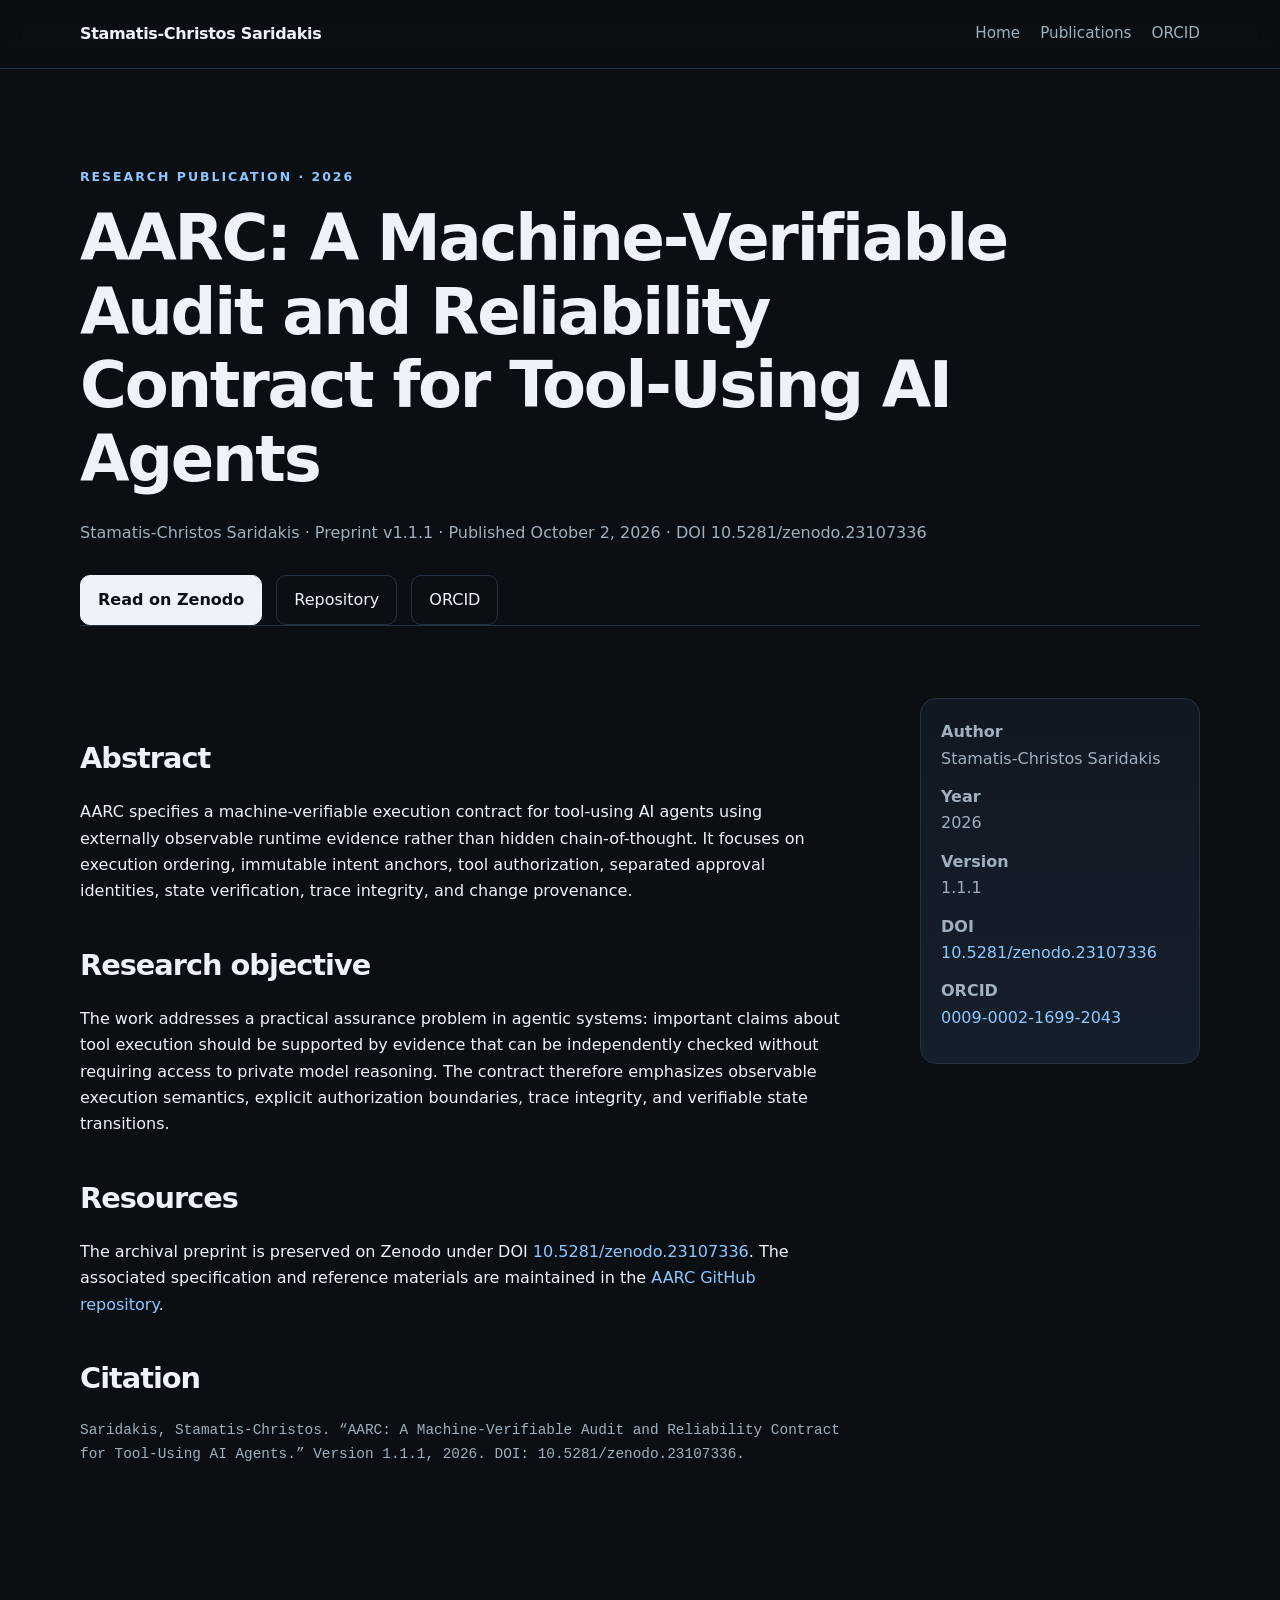
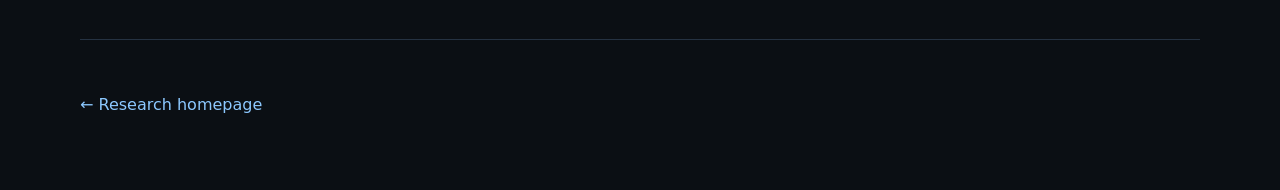
==== publications/aarc/index.html @ af2fb789 "Add AARC publication page" ====
<!doctype html>
<html lang="en">
<head>
  <meta charset="utf-8">
  <meta name="viewport" content="width=device-width, initial-scale=1">
  <title>AARC: A Machine-Verifiable Audit and Reliability Contract for Tool-Using AI Agents | Stamatis-Christos Saridakis</title>
  <meta name="description" content="AARC specifies a machine-verifiable execution contract for tool-using AI agents using externally observable runtime evidence rather than hidden chain-of-thought.">
  <meta name="author" content="Stamatis-Christos Saridakis">
  <link rel="canonical" href="https://saridakisstamatischristos.github.io/publications/aarc/">
  <link rel="stylesheet" href="/style.css">

  <meta name="citation_title" content="AARC: A Machine-Verifiable Audit and Reliability Contract for Tool-Using AI Agents">
  <meta name="citation_author" content="Stamatis-Christos Saridakis">
  <meta name="citation_publication_date" content="2026/10/02">
  <meta name="citation_online_date" content="2026/10/02">
  <meta name="citation_doi" content="10.5281/zenodo.23107336">
  <meta name="citation_technical_report_number" content="v1.1.1">
  <meta name="citation_abstract_html_url" content="https://saridakisstamatischristos.github.io/publications/aarc/">

  <meta property="og:title" content="AARC: A Machine-Verifiable Audit and Reliability Contract for Tool-Using AI Agents">
  <meta property="og:type" content="article">
  <meta property="og:url" content="https://saridakisstamatischristos.github.io/publications/aarc/">
  <meta property="article:published_time" content="2026-10-02">

  <script type="application/ld+json">
  {
    "@context": "https://schema.org",
    "@type": "ScholarlyArticle",
    "headline": "AARC: A Machine-Verifiable Audit and Reliability Contract for Tool-Using AI Agents",
    "datePublished": "2026-10-02",
    "version": "1.1.1",
    "identifier": "https://doi.org/10.5281/zenodo.23107336",
    "url": "https://saridakisstamatischristos.github.io/publications/aarc/",
    "author": {
      "@type": "Person",
      "name": "Stamatis-Christos Saridakis",
      "sameAs": "https://orcid.org/0009-0002-1699-2043"
    },
    "sameAs": [
      "https://doi.org/10.5281/zenodo.23107336",
      "https://github.com/SaridakisStamatisChristos/Agentic-Audit-Reliability-Contract-AARC-"
    ],
    "description": "A machine-verifiable execution contract for tool-using AI agents based on externally observable runtime evidence."
  }
  </script>
</head>
<body>
  <header class="site-header">
    <div class="wrap nav">
      <a class="brand" href="/">Stamatis-Christos Saridakis</a>
      <nav aria-label="Primary"><a href="/">Home</a><a href="/#research">Publications</a><a href="https://orcid.org/0009-0002-1699-2043">ORCID</a></nav>
    </div>
  </header>

  <main class="wrap paper-shell">
    <p class="eyebrow">Research publication · 2026</p>
    <h1 class="paper-title">AARC: A Machine-Verifiable Audit and Reliability Contract for Tool-Using AI Agents</h1>
    <p class="paper-meta">Stamatis-Christos Saridakis · Preprint v1.1.1 · Published October 2, 2026 · DOI 10.5281/zenodo.23107336</p>

    <div class="actions">
      <a class="button primary" href="https://doi.org/10.5281/zenodo.23107336">Read on Zenodo</a>
      <a class="button" href="https://github.com/SaridakisStamatisChristos/Agentic-Audit-Reliability-Contract-AARC-">Repository</a>
      <a class="button" href="https://orcid.org/0009-0002-1699-2043">ORCID</a>
    </div>

    <div class="paper-layout section">
      <article class="paper-body">
        <h2>Abstract</h2>
        <p>AARC specifies a machine-verifiable execution contract for tool-using AI agents using externally observable runtime evidence rather than hidden chain-of-thought. It focuses on execution ordering, immutable intent anchors, tool authorization, separated approval identities, state verification, trace integrity, and change provenance.</p>

        <h2>Research objective</h2>
        <p>The work addresses a practical assurance problem in agentic systems: important claims about tool execution should be supported by evidence that can be independently checked without requiring access to private model reasoning. The contract therefore emphasizes observable execution semantics, explicit authorization boundaries, trace integrity, and verifiable state transitions.</p>

        <h2>Resources</h2>
        <p>The archival preprint is preserved on Zenodo under DOI <a href="https://doi.org/10.5281/zenodo.23107336">10.5281/zenodo.23107336</a>. The associated specification and reference materials are maintained in the <a href="https://github.com/SaridakisStamatisChristos/Agentic-Audit-Reliability-Contract-AARC-">AARC GitHub repository</a>.</p>

        <h2>Citation</h2>
        <p class="citation">Saridakis, Stamatis-Christos. “AARC: A Machine-Verifiable Audit and Reliability Contract for Tool-Using AI Agents.” Version 1.1.1, 2026. DOI: 10.5281/zenodo.23107336.</p>
      </article>

      <aside class="paper-side">
        <div class="card">
          <p><strong>Author</strong><br>Stamatis-Christos Saridakis</p>
          <p><strong>Year</strong><br>2026</p>
          <p><strong>Version</strong><br>1.1.1</p>
          <p><strong>DOI</strong><br><a href="https://doi.org/10.5281/zenodo.23107336">10.5281/zenodo.23107336</a></p>
          <p><strong>ORCID</strong><br><a href="https://orcid.org/0009-0002-1699-2043">0009-0002-1699-2043</a></p>
        </div>
      </aside>
    </div>
  </main>

  <footer class="wrap footer"><p><a href="/">← Research homepage</a></p></footer>
</body>
</html>
---- style.css ----
:root {
  --bg: #0b0f14;
  --panel: #111821;
  --panel-2: #151f2b;
  --text: #edf3f8;
  --muted: #9fb0bf;
  --line: #253242;
  --accent: #8cc8ff;
  --accent-2: #b7ddff;
  --max: 1120px;
}

* { box-sizing: border-box; }
html { scroll-behavior: smooth; }
body {
  margin: 0;
  background: var(--bg);
  color: var(--text);
  font-family: Inter, ui-sans-serif, system-ui, -apple-system, BlinkMacSystemFont, "Segoe UI", sans-serif;
  line-height: 1.65;
}
a { color: var(--accent); text-decoration: none; }
a:hover { color: var(--accent-2); }
.wrap { width: min(var(--max), calc(100% - 40px)); margin: 0 auto; }
.site-header {
  position: sticky;
  top: 0;
  z-index: 10;
  backdrop-filter: blur(14px);
  background: rgba(11, 15, 20, 0.82);
  border-bottom: 1px solid var(--line);
}
.nav { min-height: 68px; display: flex; align-items: center; justify-content: space-between; gap: 24px; }
.brand { color: var(--text); font-weight: 750; letter-spacing: -0.02em; }
nav { display: flex; gap: 20px; flex-wrap: wrap; }
nav a { color: var(--muted); font-size: 0.95rem; }
.hero { padding: 110px 0 82px; }
.eyebrow { color: var(--accent); text-transform: uppercase; letter-spacing: 0.16em; font-size: 0.78rem; font-weight: 800; margin-bottom: 14px; }
h1, h2, h3 { line-height: 1.15; letter-spacing: -0.035em; margin-top: 0; }
h1 { font-size: clamp(2.7rem, 7vw, 5.7rem); max-width: 980px; margin-bottom: 24px; }
h2 { font-size: clamp(2rem, 4vw, 3.2rem); }
h3 { font-size: 1.35rem; }
.lede { color: var(--muted); max-width: 820px; font-size: clamp(1.12rem, 2vw, 1.35rem); }
.actions, .links { display: flex; gap: 14px; flex-wrap: wrap; margin-top: 26px; }
.button { border: 1px solid var(--line); padding: 11px 17px; border-radius: 10px; color: var(--text); }
.button.primary { background: var(--text); color: var(--bg); border-color: var(--text); font-weight: 700; }
.section { padding: 72px 0; border-top: 1px solid var(--line); }
.section-heading { margin-bottom: 30px; }
.card {
  background: linear-gradient(180deg, var(--panel), var(--panel-2));
  border: 1px solid var(--line);
  border-radius: 16px;
  padding: 26px;
}
.publication + .publication { margin-top: 18px; }
.publication p, .card p, .prose, .identity p { color: var(--muted); }
.meta { color: var(--muted); font-size: 0.9rem; margin-bottom: 10px; }
.grid { display: grid; grid-template-columns: repeat(2, minmax(0, 1fr)); gap: 18px; }
.split { display: grid; grid-template-columns: 0.8fr 1.2fr; gap: 54px; align-items: start; }
.prose p:first-child { margin-top: 0; }
.identity { text-align: left; }
.footer { padding: 36px 0 56px; color: var(--muted); border-top: 1px solid var(--line); }
.paper-shell { padding: 86px 0; }
.paper-shell .paper-title { font-size: clamp(2.3rem, 5vw, 4.5rem); max-width: 980px; }
.paper-meta { color: var(--muted); margin: 16px 0 28px; }
.paper-layout { display: grid; grid-template-columns: 1fr 280px; gap: 48px; align-items: start; }
.paper-body { max-width: 760px; }
.paper-body h2 { margin-top: 44px; font-size: 1.8rem; }
.paper-side { position: sticky; top: 96px; }
.paper-side .card { padding: 20px; }
.paper-side p { margin: 0 0 12px; }
.citation { font-family: ui-monospace, SFMono-Regular, Menlo, Consolas, monospace; font-size: 0.9rem; white-space: pre-wrap; color: var(--muted); }
@media (max-width: 760px) {
  .nav { align-items: flex-start; flex-direction: column; padding: 16px 0; }
  .hero { padding-top: 70px; }
  .grid, .split, .paper-layout { grid-template-columns: 1fr; }
  .paper-side { position: static; }
}
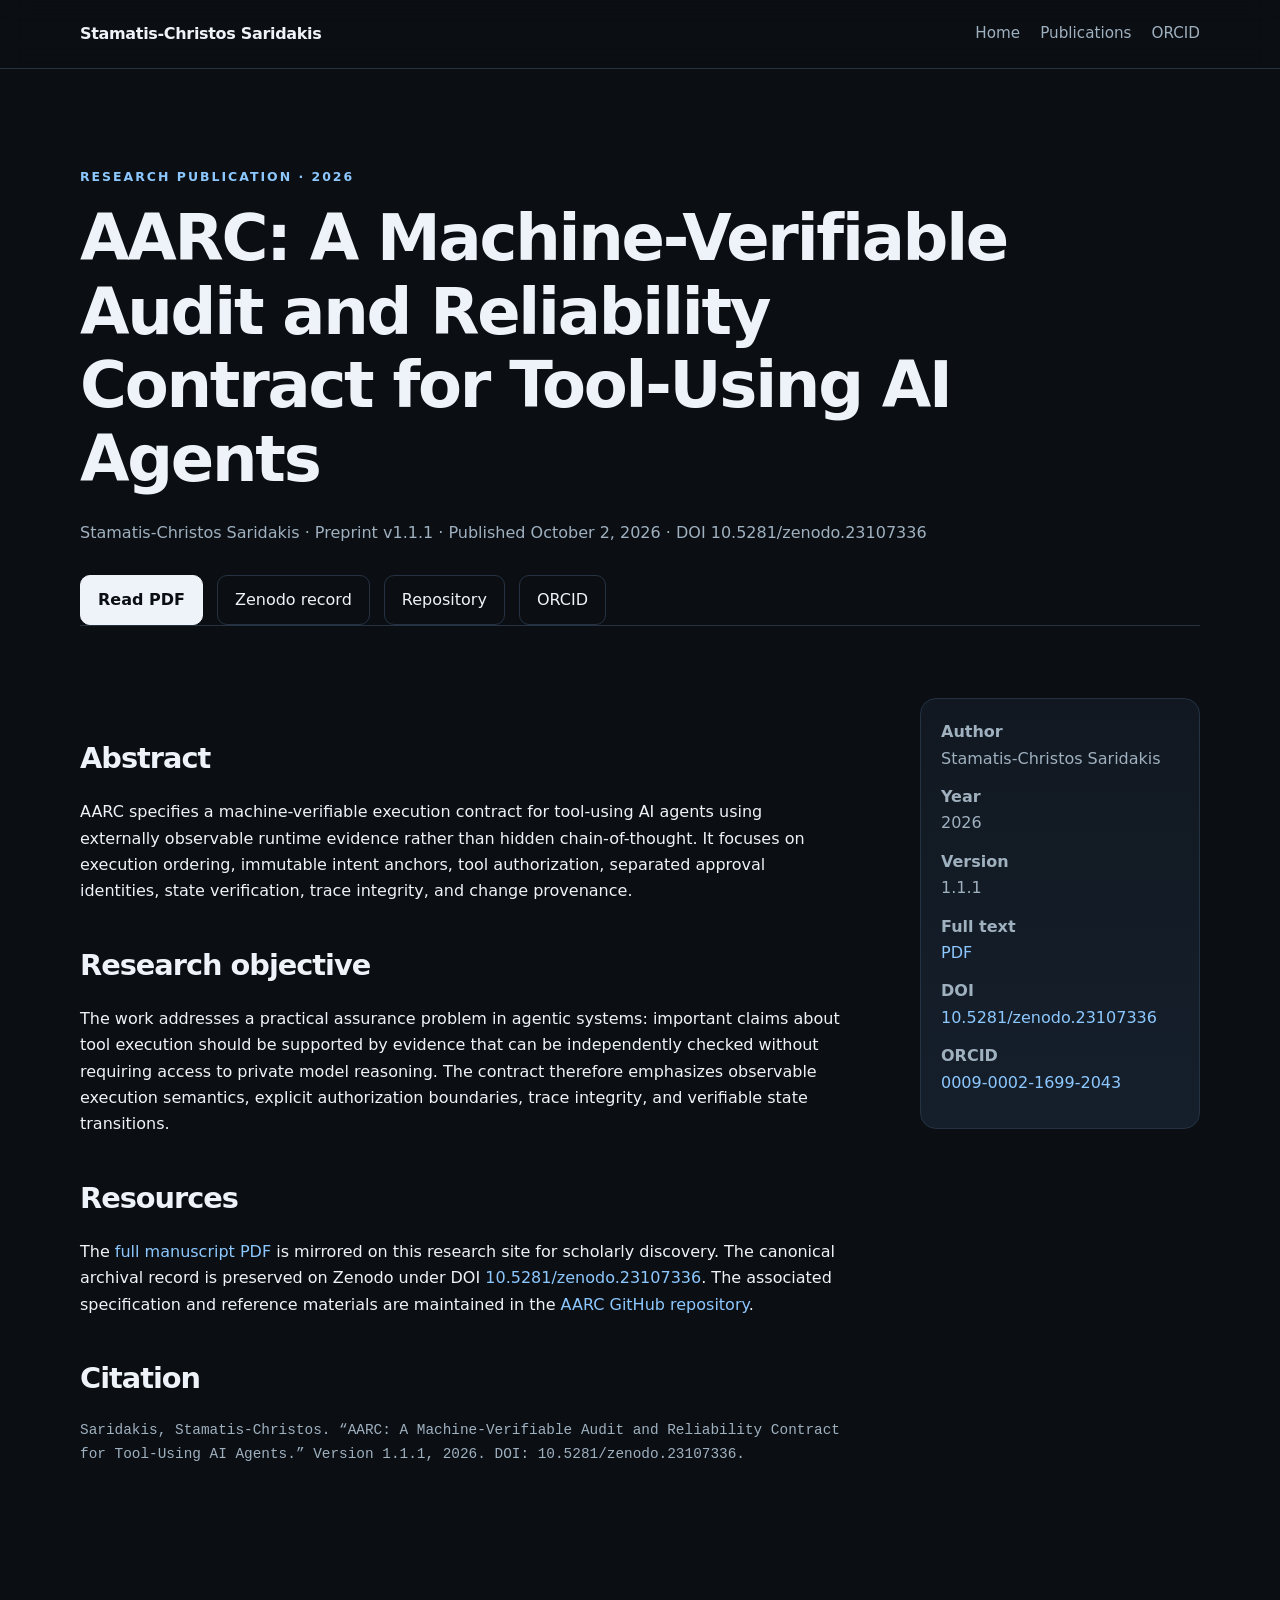
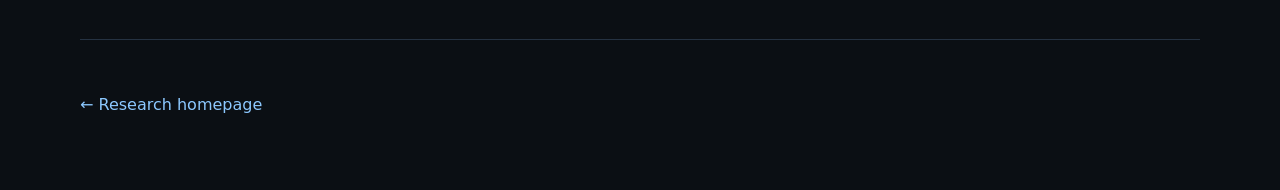
==== commit 9c2ccb49: "Expose local AARC PDF for scholarly indexing" ====
--- a/publications/aarc/index.html
+++ b/publications/aarc/index.html
@@ -16,6 +16,7 @@
   <meta name="citation_doi" content="10.5281/zenodo.23107336">
   <meta name="citation_technical_report_number" content="v1.1.1">
   <meta name="citation_abstract_html_url" content="https://saridakisstamatischristos.github.io/publications/aarc/">
+  <meta name="citation_pdf_url" content="https://saridakisstamatischristos.github.io/publications/aarc/aarc.pdf">
 
   <meta property="og:title" content="AARC: A Machine-Verifiable Audit and Reliability Contract for Tool-Using AI Agents">
   <meta property="og:type" content="article">
@@ -35,6 +36,11 @@
       "@type": "Person",
       "name": "Stamatis-Christos Saridakis",
       "sameAs": "https://orcid.org/0009-0002-1699-2043"
+    },
+    "encoding": {
+      "@type": "MediaObject",
+      "contentUrl": "https://saridakisstamatischristos.github.io/publications/aarc/aarc.pdf",
+      "encodingFormat": "application/pdf"
     },
     "sameAs": [
       "https://doi.org/10.5281/zenodo.23107336",
@@ -58,7 +64,8 @@
     <p class="paper-meta">Stamatis-Christos Saridakis · Preprint v1.1.1 · Published October 2, 2026 · DOI 10.5281/zenodo.23107336</p>
 
     <div class="actions">
-      <a class="button primary" href="https://doi.org/10.5281/zenodo.23107336">Read on Zenodo</a>
+      <a class="button primary" href="aarc.pdf">Read PDF</a>
+      <a class="button" href="https://doi.org/10.5281/zenodo.23107336">Zenodo record</a>
       <a class="button" href="https://github.com/SaridakisStamatisChristos/Agentic-Audit-Reliability-Contract-AARC-">Repository</a>
       <a class="button" href="https://orcid.org/0009-0002-1699-2043">ORCID</a>
     </div>
@@ -72,7 +79,7 @@
         <p>The work addresses a practical assurance problem in agentic systems: important claims about tool execution should be supported by evidence that can be independently checked without requiring access to private model reasoning. The contract therefore emphasizes observable execution semantics, explicit authorization boundaries, trace integrity, and verifiable state transitions.</p>
 
         <h2>Resources</h2>
-        <p>The archival preprint is preserved on Zenodo under DOI <a href="https://doi.org/10.5281/zenodo.23107336">10.5281/zenodo.23107336</a>. The associated specification and reference materials are maintained in the <a href="https://github.com/SaridakisStamatisChristos/Agentic-Audit-Reliability-Contract-AARC-">AARC GitHub repository</a>.</p>
+        <p>The <a href="aarc.pdf">full manuscript PDF</a> is mirrored on this research site for scholarly discovery. The canonical archival record is preserved on Zenodo under DOI <a href="https://doi.org/10.5281/zenodo.23107336">10.5281/zenodo.23107336</a>. The associated specification and reference materials are maintained in the <a href="https://github.com/SaridakisStamatisChristos/Agentic-Audit-Reliability-Contract-AARC-">AARC GitHub repository</a>.</p>
 
         <h2>Citation</h2>
         <p class="citation">Saridakis, Stamatis-Christos. “AARC: A Machine-Verifiable Audit and Reliability Contract for Tool-Using AI Agents.” Version 1.1.1, 2026. DOI: 10.5281/zenodo.23107336.</p>
@@ -83,6 +90,7 @@
           <p><strong>Author</strong><br>Stamatis-Christos Saridakis</p>
           <p><strong>Year</strong><br>2026</p>
           <p><strong>Version</strong><br>1.1.1</p>
+          <p><strong>Full text</strong><br><a href="aarc.pdf">PDF</a></p>
           <p><strong>DOI</strong><br><a href="https://doi.org/10.5281/zenodo.23107336">10.5281/zenodo.23107336</a></p>
           <p><strong>ORCID</strong><br><a href="https://orcid.org/0009-0002-1699-2043">0009-0002-1699-2043</a></p>
         </div>
